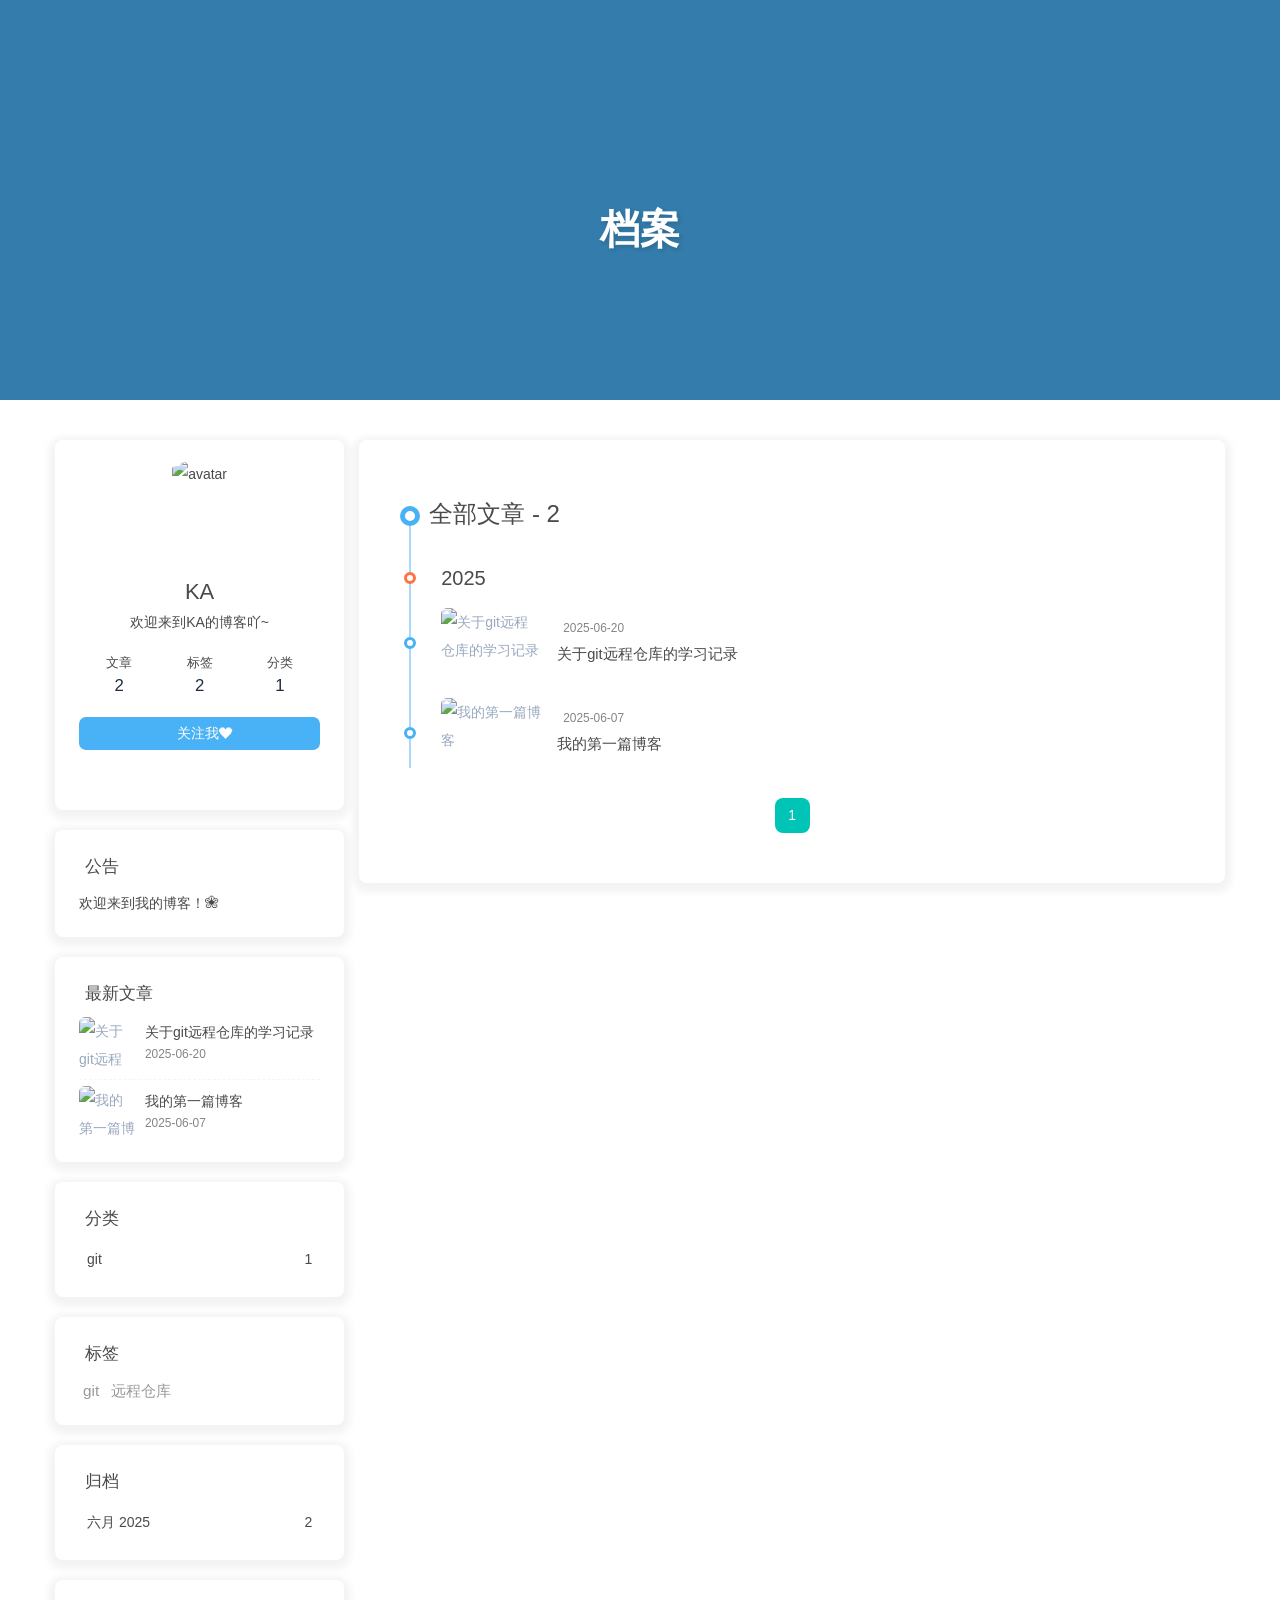
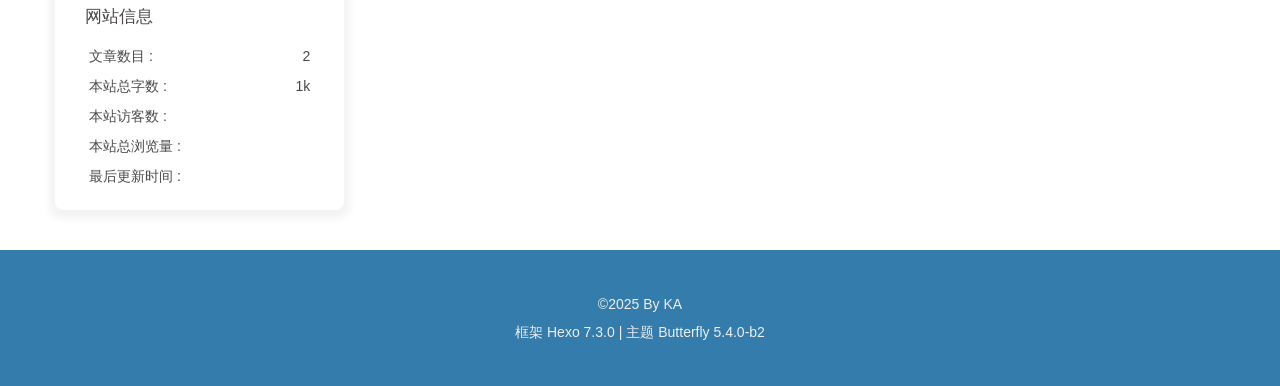
==== archives/index.html @ 6d87799a "Site updated: 2025-06-24 00:27:57" ====
<!DOCTYPE html><html lang="zh-CN" data-theme="light"><head><meta charset="UTF-8"><meta http-equiv="X-UA-Compatible" content="IE=edge"><meta name="viewport" content="width=device-width, initial-scale=1.0,viewport-fit=cover"><title>档案 | KA</title><meta name="author" content="KA"><meta name="copyright" content="KA"><meta name="format-detection" content="telephone=no"><meta name="theme-color" content="#ffffff"><meta name="description" content="欢迎来到KA的博客吖~">
<meta property="og:type" content="website">
<meta property="og:title" content="档案">
<meta property="og:url" content="http://example.com/archives/index.html">
<meta property="og:site_name" content="KA">
<meta property="og:description" content="欢迎来到KA的博客吖~">
<meta property="og:locale" content="zh_CN">
<meta property="og:image" content="http://example.com/img/profile.jpg">
<meta property="article:author" content="KA">
<meta name="twitter:card" content="summary">
<meta name="twitter:image" content="http://example.com/img/profile.jpg"><link rel="shortcut icon" href="/img/favicon.png"><link rel="canonical" href="http://example.com/archives/index.html"><link rel="preconnect" href="//cdn.jsdelivr.net"/><link rel="preconnect" href="//busuanzi.ibruce.info"/><link rel="stylesheet" href="/css/index.css"><link rel="stylesheet" href="https://cdn.jsdelivr.net/npm/@fortawesome/fontawesome-free/css/all.min.css"><script>
    (() => {
      
    const saveToLocal = {
      set: (key, value, ttl) => {
        if (!ttl) return
        const expiry = Date.now() + ttl * 86400000
        localStorage.setItem(key, JSON.stringify({ value, expiry }))
      },
      get: key => {
        const itemStr = localStorage.getItem(key)
        if (!itemStr) return undefined
        const { value, expiry } = JSON.parse(itemStr)
        if (Date.now() > expiry) {
          localStorage.removeItem(key)
          return undefined
        }
        return value
      }
    }

    window.btf = {
      saveToLocal,
      getScript: (url, attr = {}) => new Promise((resolve, reject) => {
        const script = document.createElement('script')
        script.src = url
        script.async = true
        Object.entries(attr).forEach(([key, val]) => script.setAttribute(key, val))
        script.onload = script.onreadystatechange = () => {
          if (!script.readyState || /loaded|complete/.test(script.readyState)) resolve()
        }
        script.onerror = reject
        document.head.appendChild(script)
      }),
      getCSS: (url, id) => new Promise((resolve, reject) => {
        const link = document.createElement('link')
        link.rel = 'stylesheet'
        link.href = url
        if (id) link.id = id
        link.onload = link.onreadystatechange = () => {
          if (!link.readyState || /loaded|complete/.test(link.readyState)) resolve()
        }
        link.onerror = reject
        document.head.appendChild(link)
      }),
      addGlobalFn: (key, fn, name = false, parent = window) => {
        if (!true && key.startsWith('pjax')) return
        const globalFn = parent.globalFn || {}
        globalFn[key] = globalFn[key] || {}
        globalFn[key][name || Object.keys(globalFn[key]).length] = fn
        parent.globalFn = globalFn
      }
    }
  
      
      const activateDarkMode = () => {
        document.documentElement.setAttribute('data-theme', 'dark')
        if (document.querySelector('meta[name="theme-color"]') !== null) {
          document.querySelector('meta[name="theme-color"]').setAttribute('content', '#0d0d0d')
        }
      }
      const activateLightMode = () => {
        document.documentElement.setAttribute('data-theme', 'light')
        if (document.querySelector('meta[name="theme-color"]') !== null) {
          document.querySelector('meta[name="theme-color"]').setAttribute('content', '#ffffff')
        }
      }

      btf.activateDarkMode = activateDarkMode
      btf.activateLightMode = activateLightMode

      const theme = saveToLocal.get('theme')
    
          const mediaQueryDark = window.matchMedia('(prefers-color-scheme: dark)')
          const mediaQueryLight = window.matchMedia('(prefers-color-scheme: light)')

          if (theme === undefined) {
            if (mediaQueryLight.matches) activateLightMode()
            else if (mediaQueryDark.matches) activateDarkMode()
            else {
              const hour = new Date().getHours()
              const isNight = hour <= 6 || hour >= 18
              isNight ? activateDarkMode() : activateLightMode()
            }
            mediaQueryDark.addEventListener('change', () => {
              if (saveToLocal.get('theme') === undefined) {
                e.matches ? activateDarkMode() : activateLightMode()
              }
            })
          } else {
            theme === 'light' ? activateLightMode() : activateDarkMode()
          }
        
      
      const asideStatus = saveToLocal.get('aside-status')
      if (asideStatus !== undefined) {
        document.documentElement.classList.toggle('hide-aside', asideStatus === 'hide')
      }
    
      
    const detectApple = () => {
      if (/iPad|iPhone|iPod|Macintosh/.test(navigator.userAgent)) {
        document.documentElement.classList.add('apple')
      }
    }
    detectApple()
  
    })()
  </script><script>const GLOBAL_CONFIG = {
  root: '/',
  algolia: undefined,
  localSearch: undefined,
  translate: {"defaultEncoding":2,"translateDelay":0,"msgToTraditionalChinese":"繁","msgToSimplifiedChinese":"簡"},
  highlight: {"plugin":"highlight.js","highlightCopy":true,"highlightLang":true,"highlightHeightLimit":false,"highlightFullpage":false,"highlightMacStyle":true},
  copy: {
    success: '复制成功',
    error: '复制失败',
    noSupport: '浏览器不支持'
  },
  relativeDate: {
    homepage: false,
    post: false
  },
  runtime: '',
  dateSuffix: {
    just: '刚刚',
    min: '分钟前',
    hour: '小时前',
    day: '天前',
    month: '个月前'
  },
  copyright: {"limitCount":150,"languages":{"author":"作者: KA","link":"链接: ","source":"来源: KA","info":"著作权归作者所有。商业转载请联系作者获得授权，非商业转载请注明出处。"}},
  lightbox: 'null',
  Snackbar: undefined,
  infinitegrid: {
    js: 'https://cdn.jsdelivr.net/npm/@egjs/infinitegrid/dist/infinitegrid.min.js',
    buttonText: '加载更多'
  },
  isPhotoFigcaption: false,
  islazyloadPlugin: false,
  isAnchor: true,
  percent: {
    toc: true,
    rightside: true,
  },
  autoDarkmode: true
}</script><script id="config-diff">var GLOBAL_CONFIG_SITE = {
  title: '档案',
  isHighlightShrink: false,
  isToc: false,
  pageType: 'archive'
}</script><meta name="generator" content="Hexo 7.3.0"></head><body><div id="web_bg" style="background-image: url(/img/back.png);"></div><div id="sidebar"><div id="menu-mask"></div><div id="sidebar-menus"><div class="avatar-img text-center"><img src="/img/profile.jpg" onerror="this.onerror=null;this.src='/img/friend_404.gif'" alt="avatar"/></div><div class="site-data text-center"><a href="/archives/"><div class="headline">文章</div><div class="length-num">2</div></a><a href="/tags/"><div class="headline">标签</div><div class="length-num">2</div></a><a href="/categories/"><div class="headline">分类</div><div class="length-num">1</div></a></div><div class="menus_items"><div class="menus_item"><a class="site-page" href="/"><i class="fa-fw fas fa-home"></i><span> 首页</span></a></div><div class="menus_item"><a class="site-page" href="/archives/"><i class="fa-fw fas fa-archive"></i><span> 档案</span></a></div><div class="menus_item"><a class="site-page" href="/tags/"><i class="fa-fw fas fa-tags"></i><span> 标签</span></a></div><div class="menus_item"><a class="site-page" href="/categories/"><i class="fa-fw fas fa-folder-open"></i><span> 分类</span></a></div><div class="menus_item"><span class="site-page group"><i class="fa-fw fas fa-list"></i><span> List</span><i class="fas fa-chevron-down"></i></span><ul class="menus_item_child"><li><a class="site-page child" href="/music/"><i class="fa-fw fas fa-music"></i><span> Music</span></a></li></ul></div><div class="menus_item"><a class="site-page" href="/link/"><i class="fa-fw fas fa-link"></i><span> 链接</span></a></div></div></div></div><div class="page" id="body-wrap"><header class="not-home-page" id="page-header" style="background-image: url(/img/back.png);"><nav id="nav"><span id="blog-info"><a class="nav-site-title" href="/"><img class="site-icon" src="/img/favicon.png" alt="Logo"><span class="site-name">KA</span></a></span><div id="menus"><div class="menus_items"><div class="menus_item"><a class="site-page" href="/"><i class="fa-fw fas fa-home"></i><span> 首页</span></a></div><div class="menus_item"><a class="site-page" href="/archives/"><i class="fa-fw fas fa-archive"></i><span> 档案</span></a></div><div class="menus_item"><a class="site-page" href="/tags/"><i class="fa-fw fas fa-tags"></i><span> 标签</span></a></div><div class="menus_item"><a class="site-page" href="/categories/"><i class="fa-fw fas fa-folder-open"></i><span> 分类</span></a></div><div class="menus_item"><span class="site-page group"><i class="fa-fw fas fa-list"></i><span> List</span><i class="fas fa-chevron-down"></i></span><ul class="menus_item_child"><li><a class="site-page child" href="/music/"><i class="fa-fw fas fa-music"></i><span> Music</span></a></li></ul></div><div class="menus_item"><a class="site-page" href="/link/"><i class="fa-fw fas fa-link"></i><span> 链接</span></a></div></div><div id="toggle-menu"><span class="site-page"><i class="fas fa-bars fa-fw"></i></span></div></div></nav><div id="page-site-info"><h1 id="site-title">档案</h1></div></header><main class="layout" id="content-inner"><div id="archive"><div class="article-sort-title">全部文章 - 2</div><div class="article-sort"><div class="article-sort-item year">2025</div><div class="article-sort-item"><a class="article-sort-item-img" href="/2025/06/20/git.%E5%AD%A6%E4%B9%A0/" title="关于git远程仓库的学习记录"><img src="/img/star.png" alt="关于git远程仓库的学习记录" onerror="this.onerror=null;this.src='/img/404.jpg'"></a><div class="article-sort-item-info"><div class="article-sort-item-time"><i class="far fa-calendar-alt"></i><time class="post-meta-date-created" datetime="2025-06-19T16:00:00.000Z" title="发表于 2025-06-20 00:00:00">2025-06-20</time></div><a class="article-sort-item-title" href="/2025/06/20/git.%E5%AD%A6%E4%B9%A0/" title="关于git远程仓库的学习记录">关于git远程仓库的学习记录</a></div></div><div class="article-sort-item"><a class="article-sort-item-img" href="/2025/06/07/%E6%88%91%E7%9A%84%E7%AC%AC%E4%B8%80%E7%AF%87%E5%8D%9A%E5%AE%A2/" title="我的第一篇博客"><img src="/img/star.png" alt="我的第一篇博客" onerror="this.onerror=null;this.src='/img/404.jpg'"></a><div class="article-sort-item-info"><div class="article-sort-item-time"><i class="far fa-calendar-alt"></i><time class="post-meta-date-created" datetime="2025-06-07T15:28:10.000Z" title="发表于 2025-06-07 23:28:10">2025-06-07</time></div><a class="article-sort-item-title" href="/2025/06/07/%E6%88%91%E7%9A%84%E7%AC%AC%E4%B8%80%E7%AF%87%E5%8D%9A%E5%AE%A2/" title="我的第一篇博客">我的第一篇博客</a></div></div></div><nav id="pagination"><div class="pagination"><span class="page-number current">1</span></div></nav></div><div class="aside-content" id="aside-content"><div class="card-widget card-info text-center"><div class="avatar-img"><img src="/img/profile.jpg" onerror="this.onerror=null;this.src='/img/friend_404.gif'" alt="avatar"/></div><div class="author-info-name">KA</div><div class="author-info-description">欢迎来到KA的博客吖~</div><div class="site-data"><a href="/archives/"><div class="headline">文章</div><div class="length-num">2</div></a><a href="/tags/"><div class="headline">标签</div><div class="length-num">2</div></a><a href="/categories/"><div class="headline">分类</div><div class="length-num">1</div></a></div><a id="card-info-btn" target="_blank" rel="noopener" href="https://github.com/kai-zi-web"><i class="fab fa-github"></i><span>关注我❤</span></a><div class="card-info-social-icons"><a class="social-icon" href="https://github.com/ka-zi-web" target="_blank" title="Github"><i class="fab fa-github" style="color: #24292e;"></i></a><a class="social-icon" href="mailto:15133193106@163.com" target="_blank" title="Email"><i class="fas fa-envelope" style="color: #4a7dbe;"></i></a></div></div><div class="card-widget card-announcement"><div class="item-headline"><i class="fas fa-bullhorn fa-shake"></i><span>公告</span></div><div class="announcement_content">欢迎来到我的博客！❀</div></div><div class="sticky_layout"><div class="card-widget card-recent-post"><div class="item-headline"><i class="fas fa-history"></i><span>最新文章</span></div><div class="aside-list"><div class="aside-list-item"><a class="thumbnail" href="/2025/06/20/git.%E5%AD%A6%E4%B9%A0/" title="关于git远程仓库的学习记录"><img src="/img/star.png" onerror="this.onerror=null;this.src='/img/404.jpg'" alt="关于git远程仓库的学习记录"/></a><div class="content"><a class="title" href="/2025/06/20/git.%E5%AD%A6%E4%B9%A0/" title="关于git远程仓库的学习记录">关于git远程仓库的学习记录</a><time datetime="2025-06-19T16:00:00.000Z" title="发表于 2025-06-20 00:00:00">2025-06-20</time></div></div><div class="aside-list-item"><a class="thumbnail" href="/2025/06/07/%E6%88%91%E7%9A%84%E7%AC%AC%E4%B8%80%E7%AF%87%E5%8D%9A%E5%AE%A2/" title="我的第一篇博客"><img src="/img/star.png" onerror="this.onerror=null;this.src='/img/404.jpg'" alt="我的第一篇博客"/></a><div class="content"><a class="title" href="/2025/06/07/%E6%88%91%E7%9A%84%E7%AC%AC%E4%B8%80%E7%AF%87%E5%8D%9A%E5%AE%A2/" title="我的第一篇博客">我的第一篇博客</a><time datetime="2025-06-07T15:28:10.000Z" title="发表于 2025-06-07 23:28:10">2025-06-07</time></div></div></div></div><div class="card-widget card-categories"><div class="item-headline">
            <i class="fas fa-folder-open"></i>
            <span>分类</span>
            
          </div>
          <ul class="card-category-list" id="aside-cat-list">
            <li class="card-category-list-item "><a class="card-category-list-link" href="/categories/git/"><span class="card-category-list-name">git</span><span class="card-category-list-count">1</span></a></li>
          </ul></div><div class="card-widget card-tags"><div class="item-headline"><i class="fas fa-tags"></i><span>标签</span></div><div class="card-tag-cloud"><a href="/tags/git/" style="font-size: 1.1em; color: #999">git</a> <a href="/tags/%E8%BF%9C%E7%A8%8B%E4%BB%93%E5%BA%93/" style="font-size: 1.1em; color: #999">远程仓库</a></div></div><div class="card-widget card-archives">
    <div class="item-headline">
      <i class="fas fa-archive"></i>
      <span>归档</span>
      
    </div>
  
    <ul class="card-archive-list">
      
        <li class="card-archive-list-item">
          <a class="card-archive-list-link" href="/archives/2025/06/">
            <span class="card-archive-list-date">
              六月 2025
            </span>
            <span class="card-archive-list-count">2</span>
          </a>
        </li>
      
    </ul>
  </div><div class="card-widget card-webinfo"><div class="item-headline"><i class="fas fa-chart-line"></i><span>网站信息</span></div><div class="webinfo"><div class="webinfo-item"><div class="item-name">文章数目 :</div><div class="item-count">2</div></div><div class="webinfo-item"><div class="item-name">本站总字数 :</div><div class="item-count">1k</div></div><div class="webinfo-item"><div class="item-name">本站访客数 :</div><div class="item-count" id="busuanzi_value_site_uv"><i class="fa-solid fa-spinner fa-spin"></i></div></div><div class="webinfo-item"><div class="item-name">本站总浏览量 :</div><div class="item-count" id="busuanzi_value_site_pv"><i class="fa-solid fa-spinner fa-spin"></i></div></div><div class="webinfo-item"><div class="item-name">最后更新时间 :</div><div class="item-count" id="last-push-date" data-lastPushDate="2025-06-23T16:27:51.932Z"><i class="fa-solid fa-spinner fa-spin"></i></div></div></div></div></div></div></main><footer id="footer" style="background-image: url(/img/back.png);"><div class="footer-other"><div class="footer-copyright"><span class="copyright">&copy;2025 By KA</span><span class="framework-info"><span>框架 </span><a target="_blank" rel="noopener" href="https://hexo.io">Hexo 7.3.0</a><span class="footer-separator">|</span><span>主题 </span><a target="_blank" rel="noopener" href="https://github.com/jerryc127/hexo-theme-butterfly">Butterfly 5.4.0-b2</a></span></div></div></footer></div><div id="rightside"><div id="rightside-config-hide"><button id="translateLink" type="button" title="简繁转换">繁</button><button id="darkmode" type="button" title="日间和夜间模式切换"><i class="fas fa-adjust"></i></button><button id="hide-aside-btn" type="button" title="单栏和双栏切换"><i class="fas fa-arrows-alt-h"></i></button></div><div id="rightside-config-show"><button id="rightside-config" type="button" title="设置"><i class="fas fa-cog fa-spin"></i></button><button id="go-up" type="button" title="回到顶部"><span class="scroll-percent"></span><i class="fas fa-arrow-up"></i></button></div></div><div><script src="/js/utils.js"></script><script src="/js/main.js"></script><script src="/js/tw_cn.js"></script><div class="js-pjax"></div><div class="aplayer no-destroy" data-id="9757801381" data-server="netease" data-type="playlist" data-fixed="true" data-autoplay="true" data-lrcType="-1"> </div><script id="click-heart" src="https://cdn.jsdelivr.net/npm/butterfly-extsrc/dist/click-heart.min.js" async="async" mobile="false"></script><link rel="stylesheet" href="https://cdn.jsdelivr.net/npm/aplayer/dist/APlayer.min.css" media="print" onload="this.media='all'"><script src="https://cdn.jsdelivr.net/npm/aplayer/dist/APlayer.min.js"></script><script src="https://cdn.jsdelivr.net/npm/butterfly-extsrc/metingjs/dist/Meting.min.js"></script><script>(() => {
  const destroyAplayer = () => {
    if (window.aplayers) {
      for (let i = 0; i < window.aplayers.length; i++) {
        if (!window.aplayers[i].options.fixed) {
          window.aplayers[i].destroy()
        }
      }
    }
  }

  const runMetingJS = () => {
    typeof loadMeting === 'function' && document.getElementsByClassName('aplayer').length && loadMeting()
  }

  btf.addGlobalFn('pjaxSend', destroyAplayer, 'destroyAplayer')
  btf.addGlobalFn('pjaxComplete', loadMeting, 'runMetingJS')
})()</script><script src="https://cdn.jsdelivr.net/npm/pjax/pjax.min.js"></script><script>(() => {
  const pjaxSelectors = ["head > title","#config-diff","#body-wrap","#rightside-config-hide","#rightside-config-show",".js-pjax"]

  window.pjax = new Pjax({
    elements: 'a:not([target="_blank"])',
    selectors: pjaxSelectors,
    cacheBust: false,
    analytics: false,
    scrollRestoration: false
  })

  const triggerPjaxFn = (val) => {
    if (!val) return
    Object.values(val).forEach(fn => fn())
  }

  document.addEventListener('pjax:send', () => {
    // removeEventListener
    btf.removeGlobalFnEvent('pjaxSendOnce')
    btf.removeGlobalFnEvent('themeChange')

    // reset readmode
    const $bodyClassList = document.body.classList
    if ($bodyClassList.contains('read-mode')) $bodyClassList.remove('read-mode')

    triggerPjaxFn(window.globalFn.pjaxSend)
  })

  document.addEventListener('pjax:complete', () => {
    btf.removeGlobalFnEvent('pjaxCompleteOnce')
    document.querySelectorAll('script[data-pjax]').forEach(item => {
      const newScript = document.createElement('script')
      const content = item.text || item.textContent || item.innerHTML || ""
      Array.from(item.attributes).forEach(attr => newScript.setAttribute(attr.name, attr.value))
      newScript.appendChild(document.createTextNode(content))
      item.parentNode.replaceChild(newScript, item)
    })

    triggerPjaxFn(window.globalFn.pjaxComplete)
  })

  document.addEventListener('pjax:error', e => {
    if (e.request.status === 404) {
      const usePjax = true
      false
        ? (usePjax ? pjax.loadUrl('/404.html') : window.location.href = '/404.html')
        : window.location.href = e.request.responseURL
    }
  })
})()</script><script async data-pjax src="//busuanzi.ibruce.info/busuanzi/2.3/busuanzi.pure.mini.js"></script></div><script src="/live2dw/lib/L2Dwidget.min.js?094cbace49a39548bed64abff5988b05"></script><script>L2Dwidget.init({"log":false,"pluginJsPath":"lib/","pluginModelPath":"assets/","pluginRootPath":"live2dw/","tagMode":false});</script></body></html>
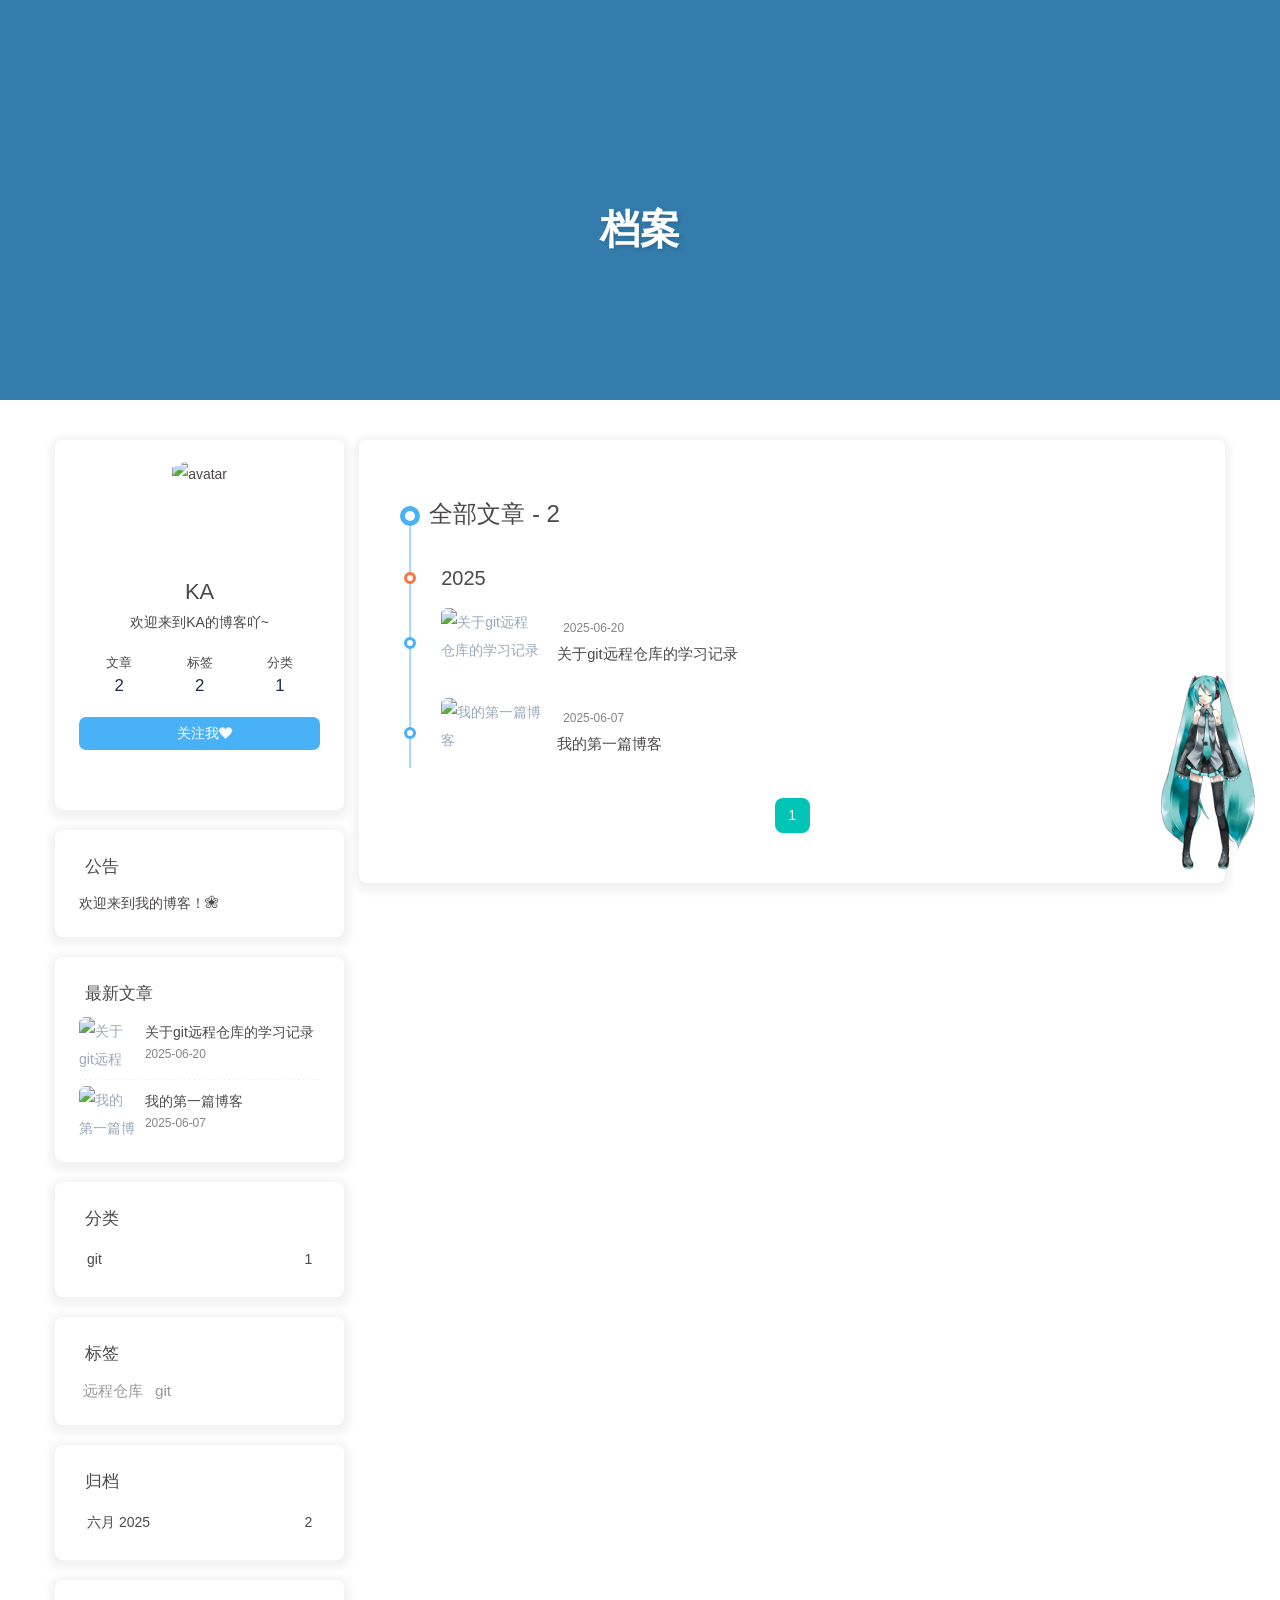
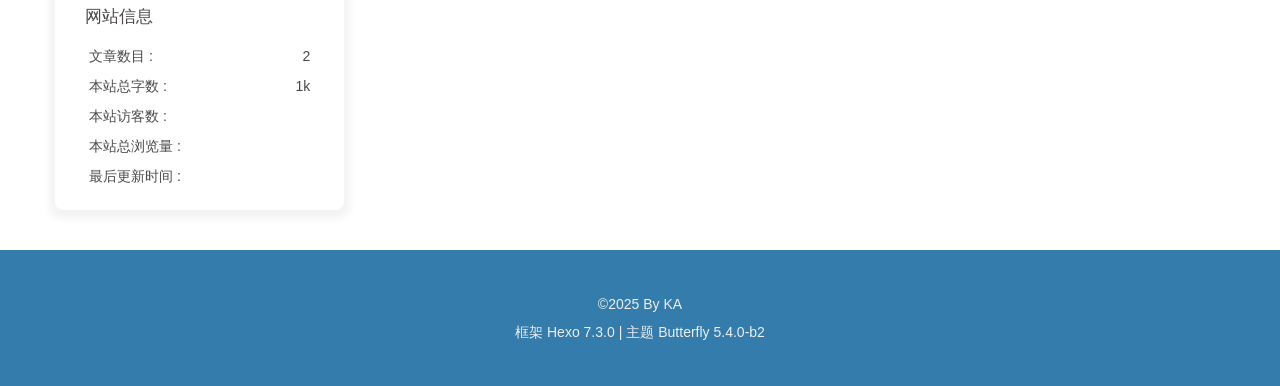
==== commit dab5221d: "Site updated: 2025-06-24 17:16:44" ====
--- a/archives/index.html
+++ b/archives/index.html
@@ -166,7 +166,7 @@
           </div>
           <ul class="card-category-list" id="aside-cat-list">
             <li class="card-category-list-item "><a class="card-category-list-link" href="/categories/git/"><span class="card-category-list-name">git</span><span class="card-category-list-count">1</span></a></li>
-          </ul></div><div class="card-widget card-tags"><div class="item-headline"><i class="fas fa-tags"></i><span>标签</span></div><div class="card-tag-cloud"><a href="/tags/git/" style="font-size: 1.1em; color: #999">git</a> <a href="/tags/%E8%BF%9C%E7%A8%8B%E4%BB%93%E5%BA%93/" style="font-size: 1.1em; color: #999">远程仓库</a></div></div><div class="card-widget card-archives">
+          </ul></div><div class="card-widget card-tags"><div class="item-headline"><i class="fas fa-tags"></i><span>标签</span></div><div class="card-tag-cloud"><a href="/tags/%E8%BF%9C%E7%A8%8B%E4%BB%93%E5%BA%93/" style="font-size: 1.1em; color: #999">远程仓库</a> <a href="/tags/git/" style="font-size: 1.1em; color: #999">git</a></div></div><div class="card-widget card-archives">
     <div class="item-headline">
       <i class="fas fa-archive"></i>
       <span>归档</span>
@@ -185,7 +185,7 @@
         </li>
       
     </ul>
-  </div><div class="card-widget card-webinfo"><div class="item-headline"><i class="fas fa-chart-line"></i><span>网站信息</span></div><div class="webinfo"><div class="webinfo-item"><div class="item-name">文章数目 :</div><div class="item-count">2</div></div><div class="webinfo-item"><div class="item-name">本站总字数 :</div><div class="item-count">1k</div></div><div class="webinfo-item"><div class="item-name">本站访客数 :</div><div class="item-count" id="busuanzi_value_site_uv"><i class="fa-solid fa-spinner fa-spin"></i></div></div><div class="webinfo-item"><div class="item-name">本站总浏览量 :</div><div class="item-count" id="busuanzi_value_site_pv"><i class="fa-solid fa-spinner fa-spin"></i></div></div><div class="webinfo-item"><div class="item-name">最后更新时间 :</div><div class="item-count" id="last-push-date" data-lastPushDate="2025-06-23T16:27:51.932Z"><i class="fa-solid fa-spinner fa-spin"></i></div></div></div></div></div></div></main><footer id="footer" style="background-image: url(/img/back.png);"><div class="footer-other"><div class="footer-copyright"><span class="copyright">&copy;2025 By KA</span><span class="framework-info"><span>框架 </span><a target="_blank" rel="noopener" href="https://hexo.io">Hexo 7.3.0</a><span class="footer-separator">|</span><span>主题 </span><a target="_blank" rel="noopener" href="https://github.com/jerryc127/hexo-theme-butterfly">Butterfly 5.4.0-b2</a></span></div></div></footer></div><div id="rightside"><div id="rightside-config-hide"><button id="translateLink" type="button" title="简繁转换">繁</button><button id="darkmode" type="button" title="日间和夜间模式切换"><i class="fas fa-adjust"></i></button><button id="hide-aside-btn" type="button" title="单栏和双栏切换"><i class="fas fa-arrows-alt-h"></i></button></div><div id="rightside-config-show"><button id="rightside-config" type="button" title="设置"><i class="fas fa-cog fa-spin"></i></button><button id="go-up" type="button" title="回到顶部"><span class="scroll-percent"></span><i class="fas fa-arrow-up"></i></button></div></div><div><script src="/js/utils.js"></script><script src="/js/main.js"></script><script src="/js/tw_cn.js"></script><div class="js-pjax"></div><div class="aplayer no-destroy" data-id="9757801381" data-server="netease" data-type="playlist" data-fixed="true" data-autoplay="true" data-lrcType="-1"> </div><script id="click-heart" src="https://cdn.jsdelivr.net/npm/butterfly-extsrc/dist/click-heart.min.js" async="async" mobile="false"></script><link rel="stylesheet" href="https://cdn.jsdelivr.net/npm/aplayer/dist/APlayer.min.css" media="print" onload="this.media='all'"><script src="https://cdn.jsdelivr.net/npm/aplayer/dist/APlayer.min.js"></script><script src="https://cdn.jsdelivr.net/npm/butterfly-extsrc/metingjs/dist/Meting.min.js"></script><script>(() => {
+  </div><div class="card-widget card-webinfo"><div class="item-headline"><i class="fas fa-chart-line"></i><span>网站信息</span></div><div class="webinfo"><div class="webinfo-item"><div class="item-name">文章数目 :</div><div class="item-count">2</div></div><div class="webinfo-item"><div class="item-name">本站总字数 :</div><div class="item-count">1k</div></div><div class="webinfo-item"><div class="item-name">本站访客数 :</div><div class="item-count" id="busuanzi_value_site_uv"><i class="fa-solid fa-spinner fa-spin"></i></div></div><div class="webinfo-item"><div class="item-name">本站总浏览量 :</div><div class="item-count" id="busuanzi_value_site_pv"><i class="fa-solid fa-spinner fa-spin"></i></div></div><div class="webinfo-item"><div class="item-name">最后更新时间 :</div><div class="item-count" id="last-push-date" data-lastPushDate="2025-06-24T09:16:39.559Z"><i class="fa-solid fa-spinner fa-spin"></i></div></div></div></div></div></div></main><footer id="footer" style="background-image: url(/img/back.png);"><div class="footer-other"><div class="footer-copyright"><span class="copyright">&copy;2025 By KA</span><span class="framework-info"><span>框架 </span><a target="_blank" rel="noopener" href="https://hexo.io">Hexo 7.3.0</a><span class="footer-separator">|</span><span>主题 </span><a target="_blank" rel="noopener" href="https://github.com/jerryc127/hexo-theme-butterfly">Butterfly 5.4.0-b2</a></span></div></div></footer></div><div id="rightside"><div id="rightside-config-hide"><button id="translateLink" type="button" title="简繁转换">繁</button><button id="darkmode" type="button" title="日间和夜间模式切换"><i class="fas fa-adjust"></i></button><button id="hide-aside-btn" type="button" title="单栏和双栏切换"><i class="fas fa-arrows-alt-h"></i></button></div><div id="rightside-config-show"><button id="rightside-config" type="button" title="设置"><i class="fas fa-cog fa-spin"></i></button><button id="go-up" type="button" title="回到顶部"><span class="scroll-percent"></span><i class="fas fa-arrow-up"></i></button></div></div><div><script src="/js/utils.js"></script><script src="/js/main.js"></script><script src="/js/tw_cn.js"></script><div class="js-pjax"></div><div class="aplayer no-destroy" data-id="9757801381" data-server="netease" data-type="playlist" data-fixed="true"  data-lrcType="-1"> </div><script id="click-heart" src="https://cdn.jsdelivr.net/npm/butterfly-extsrc/dist/click-heart.min.js" async="async" mobile="false"></script><link rel="stylesheet" href="https://cdn.jsdelivr.net/npm/aplayer/dist/APlayer.min.css" media="print" onload="this.media='all'"><script src="https://cdn.jsdelivr.net/npm/aplayer/dist/APlayer.min.js"></script><script src="https://cdn.jsdelivr.net/npm/butterfly-extsrc/metingjs/dist/Meting.min.js"></script><script>(() => {
   const destroyAplayer = () => {
     if (window.aplayers) {
       for (let i = 0; i < window.aplayers.length; i++) {
@@ -251,4 +251,4 @@
         : window.location.href = e.request.responseURL
     }
   })
-})()</script><script async data-pjax src="//busuanzi.ibruce.info/busuanzi/2.3/busuanzi.pure.mini.js"></script></div><script src="/live2dw/lib/L2Dwidget.min.js?094cbace49a39548bed64abff5988b05"></script><script>L2Dwidget.init({"log":false,"pluginJsPath":"lib/","pluginModelPath":"assets/","pluginRootPath":"live2dw/","tagMode":false});</script></body></html>+})()</script><script async data-pjax src="//busuanzi.ibruce.info/busuanzi/2.3/busuanzi.pure.mini.js"></script></div><script src="/live2d/lib/L2Dwidget.min.js?094cbace49a39548bed64abff5988b05"></script><script>L2Dwidget.init({"pluginRootPath":"live2d/","pluginJsPath":"lib/","pluginModelPath":"assets/","tagMode":false,"debug":false,"model":{"jsonPath":"/live2d/assets/miku.model.json"},"display":{"position":"right","width":150,"height":300},"mobile":{"show":true},"log":false});</script></body></html>
